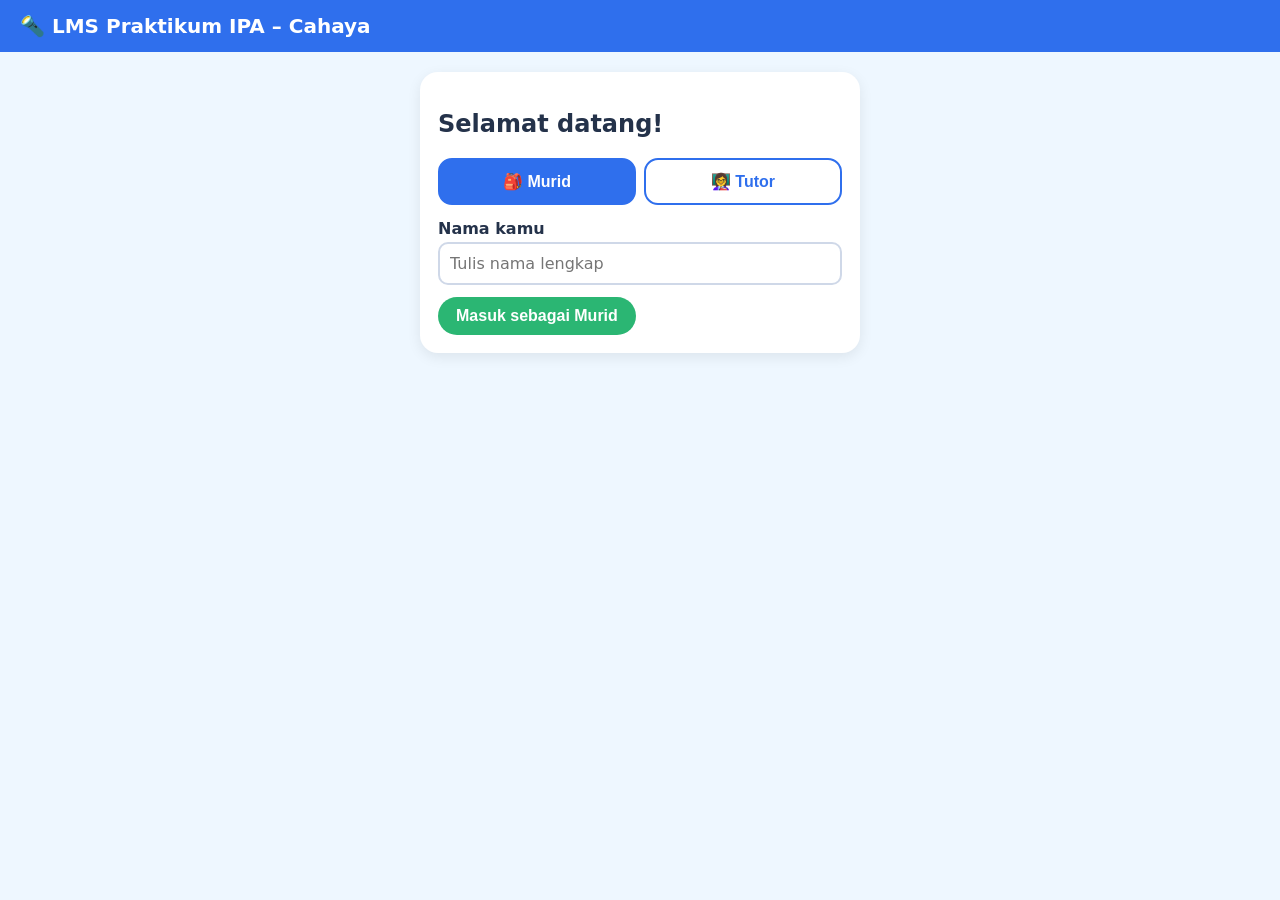
==== index.html @ 7e546ac5 "Add files via upload" ====
<!doctype html>
<html lang="id"><head><meta charset="utf-8"><meta name="viewport" content="width=device-width,initial-scale=1">
<title>Masuk – LMS Praktikum IPA</title><link rel="stylesheet" href="style.css"></head>
<body>
<header><h1>🔦 LMS Praktikum IPA – Cahaya</h1></header>
<main style="max-width:480px">
  <div class="card">
    <h2>Selamat datang!</h2>
    <div class="tabs">
      <button class="tab on" id="tS">🎒 Murid</button>
      <button class="tab" id="tT">👩‍🏫 Tutor</button>
    </div>
    <form id="fS">
      <label for="nama">Nama kamu</label>
      <input id="nama" placeholder="Tulis nama lengkap" required>
      <div class="row"><button class="btn green">Masuk sebagai Murid</button></div>
    </form>
    <form id="fT" class="hidden">
      <label for="pw">Password tutor</label>
      <input id="pw" type="password" required>
      <div class="row"><button class="btn">Masuk sebagai Tutor</button></div>
      <p id="err" class="note" style="color:#c00"></p>
    </form>
  </div>
</main>
<script src="app.js"></script>
<script>
const u = getUser();
if (u) location.href = u.role === "tutor" ? "tutor.html" : "siswa.html";
tS.onclick = () => { tS.classList.add("on"); tT.classList.remove("on"); fS.classList.remove("hidden"); fT.classList.add("hidden"); };
tT.onclick = () => { tT.classList.add("on"); tS.classList.remove("on"); fT.classList.remove("hidden"); fS.classList.add("hidden"); };
fS.onsubmit = e => { e.preventDefault(); save("lms_user", { role: "siswa", nama: nama.value.trim() }); location.href = "siswa.html"; };
fT.onsubmit = e => {
  e.preventDefault();
  if (pw.value === CONFIG.PASSWORD_TUTOR) { save("lms_user", { role: "tutor", nama: "Tutor" }); location.href = "tutor.html"; }
  else err.textContent = "Password salah.";
};
</script></body></html>
---- style.css ----
:root{--bg:#eef7ff;--p:#2f6fed;--y:#ffd23f;--g:#2bb673;--r:#ff6b6b;--card:#fff;--t:#24324a}
*{box-sizing:border-box}
body{margin:0;font-family:"Segoe UI",system-ui,sans-serif;background:var(--bg);color:var(--t)}
header{background:var(--p);color:#fff;padding:14px 20px;display:flex;justify-content:space-between;align-items:center;gap:10px;flex-wrap:wrap}
header h1{margin:0;font-size:1.25rem}
.btn{background:var(--y);color:#3a2d00;border:0;border-radius:999px;padding:10px 18px;font-weight:700;cursor:pointer;font-size:1rem;text-decoration:none;display:inline-block}
.btn.sec{background:#fff;color:var(--p);border:2px solid var(--p)}
.btn.green{background:var(--g);color:#fff}
.btn.red{background:var(--r);color:#fff}
main{max-width:1000px;margin:0 auto;padding:20px}
.grid{display:grid;grid-template-columns:repeat(auto-fill,minmax(260px,1fr));gap:18px}
.card{background:var(--card);border-radius:18px;padding:18px;box-shadow:0 4px 14px rgba(0,0,0,.08)}
.tema{text-decoration:none;color:inherit;display:block;transition:transform .15s}
.tema:hover{transform:translateY(-4px)}
.tema h3{margin:8px 0}
.ikon{font-size:2.6rem}
.bar{height:10px;background:#e3e9f3;border-radius:99px;overflow:hidden}
.bar>i{display:block;height:100%;background:var(--g)}
.tabs{display:flex;gap:8px;flex-wrap:wrap;margin:14px 0}
.tab{flex:1;min-width:150px;padding:12px;border-radius:14px;border:2px solid var(--p);background:#fff;color:var(--p);font-weight:700;cursor:pointer;font-size:1rem}
.tab.on{background:var(--p);color:#fff}
.frame{width:100%;border:0;border-radius:14px;background:#fff;aspect-ratio:16/9;min-height:300px}
.frame.lab{aspect-ratio:auto;height:700px}
.kosong{padding:40px;text-align:center;background:#fff3cd;border-radius:14px}
input,select,textarea{width:100%;padding:10px;border:2px solid #cfd8e8;border-radius:10px;font-size:1rem;font-family:inherit}
label{font-weight:600;display:block;margin:8px 0 4px}
table{width:100%;border-collapse:collapse}
th,td{padding:8px;border-bottom:1px solid #e3e9f3;text-align:left}
.hidden{display:none}
.row{display:flex;gap:10px;flex-wrap:wrap;align-items:center;margin-top:12px}
.note{font-size:.9rem;color:#5b6b88}
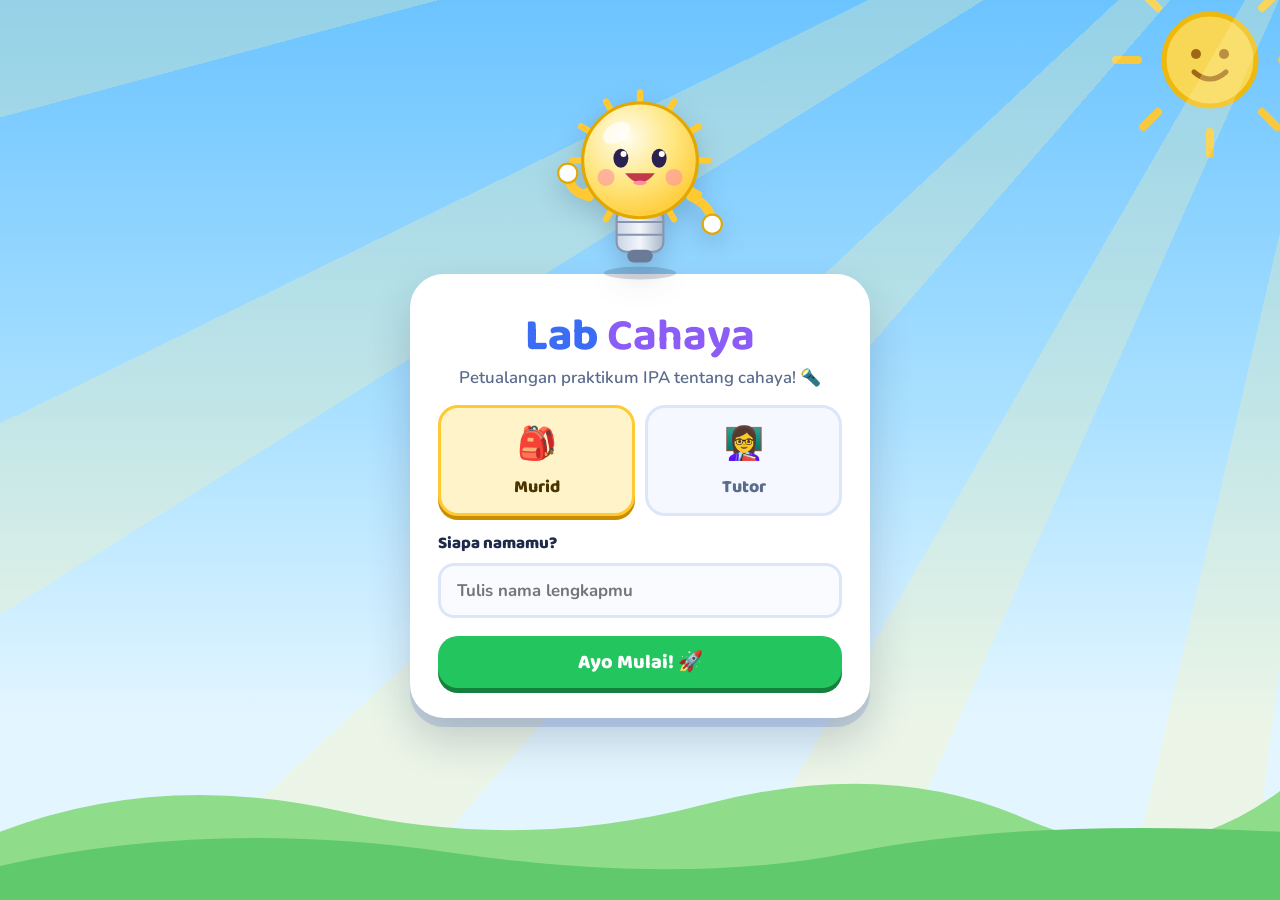
==== commit 48562912: "Add files via upload" ====
--- a/index.html
+++ b/index.html
@@ -1,30 +1,35 @@
 <!doctype html>
 <html lang="id"><head><meta charset="utf-8"><meta name="viewport" content="width=device-width,initial-scale=1">
-<title>Masuk – LMS Praktikum IPA</title><link rel="stylesheet" href="style.css"></head>
+<title>Masuk – Lab Cahaya</title><link rel="stylesheet" href="style.css"></head>
 <body>
-<header><h1>🔦 LMS Praktikum IPA – Cahaya</h1></header>
-<main style="max-width:480px">
-  <div class="card">
-    <h2>Selamat datang!</h2>
-    <div class="tabs">
-      <button class="tab on" id="tS">🎒 Murid</button>
-      <button class="tab" id="tT">👩‍🏫 Tutor</button>
+<div class="login"><div class="lbox">
+  <div id="mas"></div>
+  <div class="lcard">
+    <h1 class="brandname" id="bn"></h1>
+    <p class="tag">Petualangan praktikum IPA tentang cahaya! 🔦</p>
+    <div class="roles">
+      <button type="button" class="role on" id="tS"><span>🎒</span>Murid</button>
+      <button type="button" class="role" id="tT"><span>👩‍🏫</span>Tutor</button>
     </div>
     <form id="fS">
-      <label for="nama">Nama kamu</label>
-      <input id="nama" placeholder="Tulis nama lengkap" required>
-      <div class="row"><button class="btn green">Masuk sebagai Murid</button></div>
+      <label for="nama">Siapa namamu?</label>
+      <input id="nama" placeholder="Tulis nama lengkapmu" required autocomplete="name">
+      <div class="row"><button class="btn green big block wiggle">Ayo Mulai! 🚀</button></div>
     </form>
     <form id="fT" class="hidden">
-      <label for="pw">Password tutor</label>
+      <label for="pw">Kata sandi tutor</label>
       <input id="pw" type="password" required>
-      <div class="row"><button class="btn">Masuk sebagai Tutor</button></div>
-      <p id="err" class="note" style="color:#c00"></p>
+      <p id="err" class="err"></p>
+      <div class="row" style="margin-top:6px"><button class="btn big block">Masuk sebagai Tutor</button></div>
     </form>
   </div>
-</main>
-<script src="app.js"></script>
+</div></div>
+<script src="app.js"></script><script src="deco.js"></script>
 <script>
+DECO.scenery();
+mas.innerHTML = DECO.mascot();
+/* huruf melompat bergantian */
+let i = 0; bn.innerHTML = [..."Lab "].map(c => `<span style="--i:${i++}">${c === " " ? "&nbsp;" : c}</span>`).join("") + "<b>" + [..."Cahaya"].map(c => `<span style="--i:${i++}">${c}</span>`).join("") + "</b>";
 const u = getUser();
 if (u) location.href = u.role === "tutor" ? "tutor.html" : "siswa.html";
 tS.onclick = () => { tS.classList.add("on"); tT.classList.remove("on"); fS.classList.remove("hidden"); fT.classList.add("hidden"); };
@@ -33,6 +38,6 @@
 fT.onsubmit = e => {
   e.preventDefault();
   if (pw.value === CONFIG.PASSWORD_TUTOR) { save("lms_user", { role: "tutor", nama: "Tutor" }); location.href = "tutor.html"; }
-  else err.textContent = "Password salah.";
+  else err.textContent = "Kata sandi salah, coba lagi ya.";
 };
 </script></body></html>
--- a/style.css
+++ b/style.css
@@ -1,31 +1,195 @@
-:root{--bg:#eef7ff;--p:#2f6fed;--y:#ffd23f;--g:#2bb673;--r:#ff6b6b;--card:#fff;--t:#24324a}
+@import url('https://fonts.googleapis.com/css2?family=Baloo+2:wght@600;700;800&family=Nunito:wght@500;700;800&display=swap');
+:root{--ink:#1e2a4a;--mute:#5b6b8c;--blue:#3b6cf6;--blue-d:#2548b8;--purple:#8b5cf6;--green:#22c55e;--green-d:#15803d;--yellow:#ffc933;--yellow-d:#c98f00;--red:#ff5d73;--red-d:#c43049;--card:#fff;--line:#dbe6fb;
+ --head:'Baloo 2','Trebuchet MS','Comic Sans MS',system-ui,sans-serif;--body:'Nunito','Segoe UI',system-ui,sans-serif}
 *{box-sizing:border-box}
-body{margin:0;font-family:"Segoe UI",system-ui,sans-serif;background:var(--bg);color:var(--t)}
-header{background:var(--p);color:#fff;padding:14px 20px;display:flex;justify-content:space-between;align-items:center;gap:10px;flex-wrap:wrap}
-header h1{margin:0;font-size:1.25rem}
-.btn{background:var(--y);color:#3a2d00;border:0;border-radius:999px;padding:10px 18px;font-weight:700;cursor:pointer;font-size:1rem;text-decoration:none;display:inline-block}
-.btn.sec{background:#fff;color:var(--p);border:2px solid var(--p)}
-.btn.green{background:var(--g);color:#fff}
-.btn.red{background:var(--r);color:#fff}
-main{max-width:1000px;margin:0 auto;padding:20px}
-.grid{display:grid;grid-template-columns:repeat(auto-fill,minmax(260px,1fr));gap:18px}
-.card{background:var(--card);border-radius:18px;padding:18px;box-shadow:0 4px 14px rgba(0,0,0,.08)}
-.tema{text-decoration:none;color:inherit;display:block;transition:transform .15s}
-.tema:hover{transform:translateY(-4px)}
-.tema h3{margin:8px 0}
-.ikon{font-size:2.6rem}
-.bar{height:10px;background:#e3e9f3;border-radius:99px;overflow:hidden}
-.bar>i{display:block;height:100%;background:var(--g)}
-.tabs{display:flex;gap:8px;flex-wrap:wrap;margin:14px 0}
-.tab{flex:1;min-width:150px;padding:12px;border-radius:14px;border:2px solid var(--p);background:#fff;color:var(--p);font-weight:700;cursor:pointer;font-size:1rem}
-.tab.on{background:var(--p);color:#fff}
-.frame{width:100%;border:0;border-radius:14px;background:#fff;aspect-ratio:16/9;min-height:300px}
-.frame.lab{aspect-ratio:auto;height:700px}
-.kosong{padding:40px;text-align:center;background:#fff3cd;border-radius:14px}
-input,select,textarea{width:100%;padding:10px;border:2px solid #cfd8e8;border-radius:10px;font-size:1rem;font-family:inherit}
-label{font-weight:600;display:block;margin:8px 0 4px}
-table{width:100%;border-collapse:collapse}
-th,td{padding:8px;border-bottom:1px solid #e3e9f3;text-align:left}
-.hidden{display:none}
-.row{display:flex;gap:10px;flex-wrap:wrap;align-items:center;margin-top:12px}
-.note{font-size:.9rem;color:#5b6b88}
+html{scroll-behavior:smooth}
+body{margin:0;font-family:var(--body);font-weight:600;color:var(--ink);min-height:100vh;background:linear-gradient(180deg,#6cc4ff 0%,#a9e0ff 45%,#e3f6ff 80%);background-attachment:fixed;overflow-x:hidden;position:relative}
+h1,h2,h3{font-family:var(--head);font-weight:800;margin:0;line-height:1.1}
+a{color:inherit}
+.hidden{display:none!important}
+
+/* ---------- latar ---------- */
+.scenery{position:fixed;inset:0;z-index:0;pointer-events:none;overflow:hidden}
+.sunbox{position:absolute;top:-40px;right:-30px;opacity:.95}
+.cl{position:absolute;opacity:.95;animation:drift linear infinite}
+.cl.c1{top:12%;left:-200px;animation-duration:70s}
+.cl.c2{top:30%;left:-200px;animation-duration:95s;animation-delay:-40s}
+.cl.c3{top:6%;left:-260px;animation-duration:120s;animation-delay:-80s;opacity:.8}
+@keyframes drift{to{transform:translateX(calc(100vw + 460px))}}
+.beams{position:absolute;inset:-20%;background:repeating-conic-gradient(from 0deg at 92% -6%,rgba(255,244,170,.28) 0 6deg,transparent 6deg 17deg);animation:sway 14s ease-in-out infinite alternate;transform-origin:92% 0}
+@keyframes sway{from{transform:rotate(-5deg)}to{transform:rotate(6deg)}}
+.fl{position:absolute;bottom:-60px;animation:floatup linear infinite;opacity:0}
+@keyframes floatup{0%{transform:translateY(0) rotate(0);opacity:0}10%{opacity:.8}90%{opacity:.8}100%{transform:translateY(-110vh) rotate(40deg);opacity:0}}
+.hills{position:absolute;left:0;right:0;bottom:0;width:100%;height:150px}
+header.appbar,main,footer.foot{position:relative;z-index:2}
+
+/* ---------- tombol ---------- */
+.btn{font-family:var(--head);font-weight:800;font-size:1.05rem;border:0;border-radius:16px;padding:11px 22px;cursor:pointer;color:#fff;background:var(--blue);box-shadow:0 5px 0 var(--blue-d);text-decoration:none;display:inline-flex;align-items:center;gap:8px;justify-content:center;transition:transform .12s,box-shadow .12s,filter .12s;line-height:1.1}
+.btn:hover{filter:brightness(1.07);transform:translateY(-2px);box-shadow:0 7px 0 var(--blue-d)}
+.btn:active{transform:translateY(4px);box-shadow:0 1px 0 var(--blue-d)}
+.btn.green{background:var(--green);box-shadow:0 5px 0 var(--green-d)}.btn.green:hover{box-shadow:0 7px 0 var(--green-d)}.btn.green:active{box-shadow:0 1px 0 var(--green-d)}
+.btn.yellow{background:var(--yellow);color:#4a3500;box-shadow:0 5px 0 var(--yellow-d)}.btn.yellow:hover{box-shadow:0 7px 0 var(--yellow-d)}.btn.yellow:active{box-shadow:0 1px 0 var(--yellow-d)}
+.btn.red{background:var(--red);box-shadow:0 5px 0 var(--red-d)}
+.btn.sec{background:#fff;color:var(--blue);box-shadow:0 5px 0 #b9c9f5;border:2px solid #cddbfb}
+.btn.big{font-size:1.25rem;padding:15px 30px;border-radius:20px}
+.btn.block{width:100%}
+.btn[disabled]{filter:grayscale(.6);opacity:.65;cursor:default;transform:none}
+.wiggle{animation:wiggle 2.6s ease-in-out infinite}
+@keyframes wiggle{0%,86%,100%{transform:rotate(0)}90%{transform:rotate(-3deg)}94%{transform:rotate(3deg)}98%{transform:rotate(-2deg)}}
+
+/* ---------- bilah atas ---------- */
+header.appbar{display:flex;justify-content:space-between;align-items:center;gap:12px;flex-wrap:wrap;max-width:1120px;margin:14px auto 0;padding:8px 14px;background:rgba(255,255,255,.88);backdrop-filter:blur(8px);border-radius:24px;box-shadow:0 6px 0 rgba(37,72,184,.12),0 10px 28px rgba(30,42,74,.12);border:2px solid #fff;width:calc(100% - 28px)}
+.logo{display:flex;align-items:center;gap:8px;font-family:var(--head);font-weight:800;font-size:1.45rem;color:var(--blue);text-decoration:none}
+.logo .mascot{width:42px;height:auto}
+.logo b{color:var(--purple)}
+.user{display:flex;align-items:center;gap:10px}
+.ava{width:40px;height:40px;border-radius:50%;display:grid;place-items:center;font-family:var(--head);font-size:1.25rem;font-weight:800;color:#fff;background:linear-gradient(135deg,var(--purple),var(--blue));border:3px solid #fff;box-shadow:0 2px 8px rgba(0,0,0,.2)}
+.uname{font-family:var(--head);font-weight:700;font-size:1.05rem}
+main{max-width:1120px;margin:0 auto;padding:22px 14px 90px}
+
+/* ---------- mascot ---------- */
+.mascot{display:block;overflow:visible}
+.m-rays{transform-origin:80px 70px;animation:spin 18s linear infinite}
+.m-body{animation:bob 2.6s ease-in-out infinite;transform-origin:80px 170px}
+.m-eyes{transform-origin:80px 68px;animation:blink 4.2s infinite}
+.m-armL{transform-origin:32px 104px;animation:wave 1.4s ease-in-out infinite}
+.m-armR{transform-origin:128px 104px;animation:wave2 2.8s ease-in-out infinite}
+.m-shadow{animation:shadow 2.6s ease-in-out infinite;transform-origin:80px 176px}
+@keyframes spin{to{transform:rotate(360deg)}}
+@keyframes bob{0%,100%{transform:translateY(0) scale(1,1)}50%{transform:translateY(-8px) scale(1.01,.99)}}
+@keyframes blink{0%,92%,100%{transform:scaleY(1)}95%{transform:scaleY(.08)}}
+@keyframes wave{0%,100%{transform:rotate(0)}50%{transform:rotate(-22deg)}}
+@keyframes wave2{0%,100%{transform:rotate(0)}50%{transform:rotate(8deg)}}
+@keyframes shadow{0%,100%{transform:scaleX(1);opacity:1}50%{transform:scaleX(.8);opacity:.6}}
+
+/* ---------- gerak ilustrasi ---------- */
+.a-spin{animation:spin 16s linear infinite}
+.a-beam{animation:beam 1.8s ease-in-out infinite}
+.a-glow{animation:beam 1.6s ease-in-out infinite;transform-box:fill-box;transform-origin:center}
+@keyframes beam{0%,100%{opacity:1}50%{opacity:.55}}
+.a-flow{animation:flow 1s linear infinite}
+@keyframes flow{to{stroke-dashoffset:-26}}
+.a-twinkle{animation:twinkle 2s ease-in-out infinite;transform-box:fill-box;transform-origin:center}
+@keyframes twinkle{0%,100%{opacity:0;transform:scale(.4) rotate(0)}50%{opacity:1;transform:scale(1.2) rotate(30deg)}}
+.a-wave{animation:waveX 2.2s ease-in-out infinite alternate}
+@keyframes waveX{from{transform:translateX(-10px)}to{transform:translateX(6px)}}
+.a-sway{animation:sway2 3.4s ease-in-out infinite alternate}
+@keyframes sway2{from{transform:rotate(-3deg)}to{transform:rotate(3deg)}}
+.a-bub{animation:bub 3s ease-in infinite}.a-bub.b2{animation-delay:1s}.a-bub.b3{animation-delay:2s}
+@keyframes bub{0%{transform:translateY(10px);opacity:0}20%{opacity:.9}100%{transform:translateY(-52px);opacity:0}}
+.rb line{animation:rbow 2.4s ease-in-out infinite;animation-delay:var(--d)}
+@keyframes rbow{0%,100%{opacity:1}50%{opacity:.45}}
+
+/* ---------- sapaan murid ---------- */
+.hello{display:flex;gap:22px;align-items:center;margin:8px 0 26px;flex-wrap:wrap}
+.hello .mascot{width:150px;flex:none;filter:drop-shadow(0 8px 10px rgba(30,42,74,.18))}
+.bubble{position:relative;flex:1;min-width:260px;background:#fff;border-radius:28px;padding:20px 24px;box-shadow:0 6px 0 rgba(37,72,184,.12),0 14px 30px rgba(30,42,74,.12);border:3px solid #fff}
+.bubble:before{content:"";position:absolute;left:-18px;top:46px;border:14px solid transparent;border-right-color:#fff;border-left:0}
+.bubble h1{font-size:clamp(1.7rem,4.2vw,2.5rem);color:var(--blue)}
+.bubble h1 em{font-style:normal;color:var(--purple)}
+.bubble p{margin:6px 0 12px;color:var(--mute);font-size:1.08rem}
+.stat3{display:flex;gap:10px;flex-wrap:wrap}
+.pillstat{display:inline-flex;align-items:center;gap:8px;background:#f1f6ff;border:2px solid var(--line);border-radius:999px;padding:6px 14px;font-family:var(--head);font-weight:800;font-size:1.05rem}
+.pillstat b{color:var(--blue);font-size:1.25rem}
+.sech{display:inline-block;font-size:clamp(1.4rem,3vw,1.9rem);color:#fff;background:var(--blue);padding:6px 22px;border-radius:18px;box-shadow:0 5px 0 var(--blue-d);margin:0 0 10px}
+.sec-sub{color:#12306e;margin:0 0 18px;font-size:1.08rem;text-shadow:0 1px 0 rgba(255,255,255,.7)}
+
+/* ---------- kartu tema ---------- */
+.cards{display:grid;grid-template-columns:repeat(auto-fill,minmax(300px,1fr));gap:24px}
+.tcard{text-decoration:none;color:var(--ink);position:relative;background:#fff;border-radius:30px;overflow:hidden;box-shadow:0 8px 0 rgba(37,72,184,.14),0 18px 36px rgba(30,42,74,.16);border:4px solid #fff;display:flex;flex-direction:column;opacity:0;animation:rise .6s cubic-bezier(.2,1.2,.4,1) forwards;transition:transform .2s}
+.tcard:hover{transform:translateY(-8px) rotate(-.6deg)}
+.tcard:nth-child(2n):hover{transform:translateY(-8px) rotate(.6deg)}
+@keyframes rise{from{opacity:0;transform:translateY(40px) scale(.94)}to{opacity:1;transform:none}}
+.tart{position:relative;aspect-ratio:320/190;overflow:hidden}
+.tart svg{display:block;width:100%;height:100%}
+.ipa{position:absolute;left:12px;top:12px;background:var(--purple);color:#fff;font-family:var(--head);font-weight:800;border-radius:999px;padding:3px 14px;font-size:.95rem;box-shadow:0 3px 0 #5b36c4}
+.num{position:absolute;right:12px;top:10px;width:38px;height:38px;border-radius:50%;background:var(--yellow);color:#4a3500;font-family:var(--head);font-weight:800;font-size:1.3rem;display:grid;place-items:center;box-shadow:0 3px 0 var(--yellow-d)}
+.tbody{padding:16px 20px 20px;text-align:center;display:flex;flex-direction:column;gap:8px;flex:1}
+.tbody small{color:var(--mute);font-weight:800;font-size:.95rem}
+.tbody h3{font-size:1.45rem}
+.dots{display:flex;justify-content:center;gap:8px;margin:2px 0}
+.dot{display:flex;flex-direction:column;align-items:center;gap:2px;font-size:.78rem;color:var(--mute);font-weight:800}
+.dot i{font-style:normal;width:38px;height:38px;border-radius:50%;display:grid;place-items:center;font-size:1.2rem;background:#eef3ff;border:3px dashed #b7c7ee;filter:grayscale(1);opacity:.7}
+.dot.ok i{background:#d9f9e3;border:3px solid var(--green);filter:none;opacity:1;animation:pop .6s cubic-bezier(.2,1.6,.4,1)}
+@keyframes pop{from{transform:scale(0)}to{transform:scale(1)}}
+.pbar{height:14px;border-radius:99px;background:#e6edfb;overflow:hidden;margin-top:4px}
+.pbar i{display:block;height:100%;border-radius:99px;background:repeating-linear-gradient(115deg,rgba(255,255,255,.35) 0 8px,transparent 8px 16px),linear-gradient(90deg,#34d399,#22c55e);background-size:32px 100%,100% 100%;animation:stripes 1s linear infinite;transition:width 1s}
+@keyframes stripes{to{background-position:32px 0,0 0}}
+.tbody .btn{margin-top:auto}
+.tcard.done:after{content:"⭐ Selesai!";position:absolute;right:-34px;top:22px;transform:rotate(38deg);background:var(--green);color:#fff;font-family:var(--head);font-weight:800;padding:3px 40px;box-shadow:0 3px 8px rgba(0,0,0,.2);font-size:.85rem}
+
+/* ---------- halaman tema ---------- */
+.ttl{display:flex;gap:16px;align-items:center;margin:4px 0 18px;flex-wrap:wrap}
+.ttl .tart{width:150px;border-radius:22px;border:4px solid #fff;box-shadow:0 5px 0 rgba(37,72,184,.18);flex:none}
+.ttl h1{color:#1c3f87;text-shadow:0 3px 0 #fff,0 0 12px rgba(255,255,255,.8);font-size:clamp(1.6rem,4vw,2.4rem)}
+.ttl small{display:block;font-family:var(--head);font-weight:800;font-size:1.05rem;color:#1c3f87}
+.stepper{display:flex;gap:10px;align-items:stretch;margin-bottom:18px;flex-wrap:wrap}
+.stp{flex:1;min-width:150px;display:flex;align-items:center;gap:10px;background:#fff;border:3px solid #fff;border-radius:20px;padding:10px 14px;cursor:pointer;font-family:var(--head);font-weight:800;font-size:1.05rem;color:var(--mute);box-shadow:0 5px 0 rgba(37,72,184,.14);transition:transform .15s}
+.stp:hover{transform:translateY(-3px)}
+.stp .sn{width:38px;height:38px;border-radius:50%;display:grid;place-items:center;background:#e6edfb;color:var(--blue);font-size:1.2rem;flex:none;position:relative}
+.stp.on{background:var(--yellow);color:#3a2900;box-shadow:0 5px 0 var(--yellow-d)}
+.stp.on .sn{background:#fff;color:#c98f00;animation:bob2 1.6s ease-in-out infinite}
+.stp.ok .sn{background:var(--green);color:#fff}
+.stp.ok .sn:after{content:"✓"}
+.stp.ok .sn span{display:none}
+@keyframes bob2{0%,100%{transform:scale(1)}50%{transform:scale(1.14)}}
+.panel{background:#fff;border-radius:30px;border:4px solid #fff;box-shadow:0 8px 0 rgba(37,72,184,.14),0 18px 36px rgba(30,42,74,.14);padding:20px;animation:rise .45s cubic-bezier(.2,1.2,.4,1) both;opacity:1}
+.panel h3{font-size:1.5rem;color:var(--blue)}
+.panel .lead{margin:4px 0 14px;color:var(--mute);font-size:1.08rem}
+.tv{background:#1e2a4a;border-radius:24px;padding:12px 12px 22px;position:relative;box-shadow:0 6px 0 #11182e}
+.tv:after{content:"";position:absolute;left:50%;bottom:7px;width:60px;height:5px;margin-left:-30px;border-radius:9px;background:#445581}
+.frame{width:100%;border:0;border-radius:14px;background:#000;aspect-ratio:16/9;min-height:260px;display:block}
+.monitor{background:#1e2a4a;border-radius:24px;padding:0 0 10px;box-shadow:0 6px 0 #11182e;overflow:hidden}
+.monbar{display:flex;align-items:center;gap:7px;padding:10px 16px;color:#cfe0ff;font-family:var(--head);font-weight:700}
+.monbar i{width:12px;height:12px;border-radius:50%;background:#ff5d73}.monbar i:nth-child(2){background:#ffc933}.monbar i:nth-child(3){background:#22c55e}
+.monbar span{margin-left:8px}
+.frame.lab{aspect-ratio:auto;height:700px;border-radius:0 0 14px 14px;background:#0b1530}
+.kosong{padding:28px 20px;text-align:center;background:linear-gradient(135deg,#fff7d6,#ffeaa8);border-radius:22px;border:3px dashed #f0b400;display:flex;flex-direction:column;align-items:center;gap:6px}
+.kosong .mascot{width:110px}.kosong b{font-family:var(--head);font-size:1.3rem}
+.hint{font-size:.95rem;color:var(--mute);margin:10px 4px 0}
+.row{display:flex;gap:12px;flex-wrap:wrap;align-items:center;margin-top:18px}
+.fab{position:fixed;top:50%;z-index:30;width:58px;height:58px;border-radius:18px;border:0;font-size:1.9rem;font-weight:800;color:#fff;cursor:pointer;display:grid;place-items:center;transform:translateY(-50%);transition:transform .15s,opacity .2s}
+.fab.prev{left:12px;background:var(--yellow);color:#4a3500;box-shadow:0 5px 0 var(--yellow-d)}
+.fab.next{right:12px;background:var(--green);box-shadow:0 5px 0 var(--green-d)}
+.fab:hover{transform:translateY(-50%) scale(1.1)}
+.fab[disabled]{opacity:0;pointer-events:none}
+.fab.next:not([disabled]){animation:nudge 1.6s ease-in-out infinite}
+@keyframes nudge{0%,100%{transform:translateY(-50%) translateX(0)}50%{transform:translateY(-50%) translateX(6px)}}
+
+/* ---------- login ---------- */
+.login{min-height:100vh;display:grid;place-items:center;padding:24px 14px 120px;position:relative;z-index:2}
+.lbox{width:min(460px,100%);text-align:center}
+.lbox .mascot{width:170px;margin:0 auto -14px;position:relative;z-index:2;filter:drop-shadow(0 10px 12px rgba(30,42,74,.2))}
+.lcard{background:#fff;border-radius:34px;border:4px solid #fff;box-shadow:0 9px 0 rgba(37,72,184,.16),0 22px 44px rgba(30,42,74,.2);padding:34px 24px 26px;text-align:left}
+.brandname{text-align:center;font-size:clamp(2rem,7vw,2.8rem);color:var(--blue)}
+.brandname b{color:var(--purple)}
+.brandname span{display:inline-block;animation:letter 2.4s ease-in-out infinite;animation-delay:calc(var(--i)*.1s)}
+@keyframes letter{0%,60%,100%{transform:translateY(0)}30%{transform:translateY(-9px)}}
+.tag{text-align:center;color:var(--mute);margin:4px 0 16px;font-size:1.05rem}
+.roles{display:grid;grid-template-columns:1fr 1fr;gap:10px;margin-bottom:14px}
+.role{border:3px solid var(--line);background:#f5f8ff;border-radius:20px;padding:12px 8px;cursor:pointer;font-family:var(--head);font-weight:800;font-size:1.1rem;color:var(--mute);display:flex;flex-direction:column;align-items:center;gap:2px;transition:transform .15s}
+.role span{font-size:2rem}
+.role:hover{transform:translateY(-3px)}
+.role.on{background:#fff4c9;border-color:var(--yellow);color:#4a3500;box-shadow:0 4px 0 var(--yellow-d)}
+label{font-family:var(--head);font-weight:800;font-size:1.05rem;display:block;margin:8px 0 6px}
+input,select,textarea{width:100%;padding:13px 16px;border:3px solid var(--line);border-radius:16px;font-size:1.05rem;font-family:var(--body);font-weight:700;color:var(--ink);background:#f9fbff;outline:0;transition:border-color .15s,box-shadow .15s}
+input:focus,textarea:focus{border-color:var(--blue);box-shadow:0 0 0 4px rgba(59,108,246,.18)}
+.err{color:var(--red-d);font-weight:800;margin:8px 0 0;min-height:1.2em}
+.note{font-size:.95rem;color:var(--mute)}
+
+/* ---------- konfeti & sorakan ---------- */
+.confetti{position:fixed;z-index:999;width:10px;height:16px;border-radius:3px;pointer-events:none;animation:conf 1.8s cubic-bezier(.2,.7,.3,1) forwards}
+@keyframes conf{0%{transform:translate(0,0) rotate(0);opacity:1}100%{transform:translate(var(--dx),calc(var(--dy) + 340px)) rotate(var(--r));opacity:0}}
+.cheer{position:fixed;left:14px;bottom:14px;z-index:998;display:flex;align-items:flex-end;gap:6px;animation:cin .5s cubic-bezier(.2,1.5,.4,1) both}
+.cheer.out{animation:cout .5s ease-in forwards}
+.cheer .mascot{width:90px}
+.say{background:#fff;border-radius:20px;padding:10px 16px;font-family:var(--head);font-weight:800;font-size:1.15rem;color:var(--blue);box-shadow:0 5px 0 rgba(37,72,184,.18),0 10px 22px rgba(0,0,0,.18);margin-bottom:40px;max-width:230px}
+@keyframes cin{from{transform:translateY(120px) scale(.6);opacity:0}to{transform:none;opacity:1}}
+@keyframes cout{to{transform:translateY(120px);opacity:0}}
+
+@media(max-width:700px){
+ .fab{width:46px;height:46px;font-size:1.5rem;top:auto;bottom:16px;transform:none}.fab:hover{transform:scale(1.1)}.fab.next:not([disabled]){animation:none}
+ .hello{justify-content:center;text-align:center}.hello .mascot{width:110px}.bubble:before{display:none}.stat3{justify-content:center}
+ .ttl .tart{width:110px}.uname{display:none}
+}
+@media(prefers-reduced-motion:reduce){*,*:before,*:after{animation:none!important;transition:none!important}.tcard{opacity:1}}
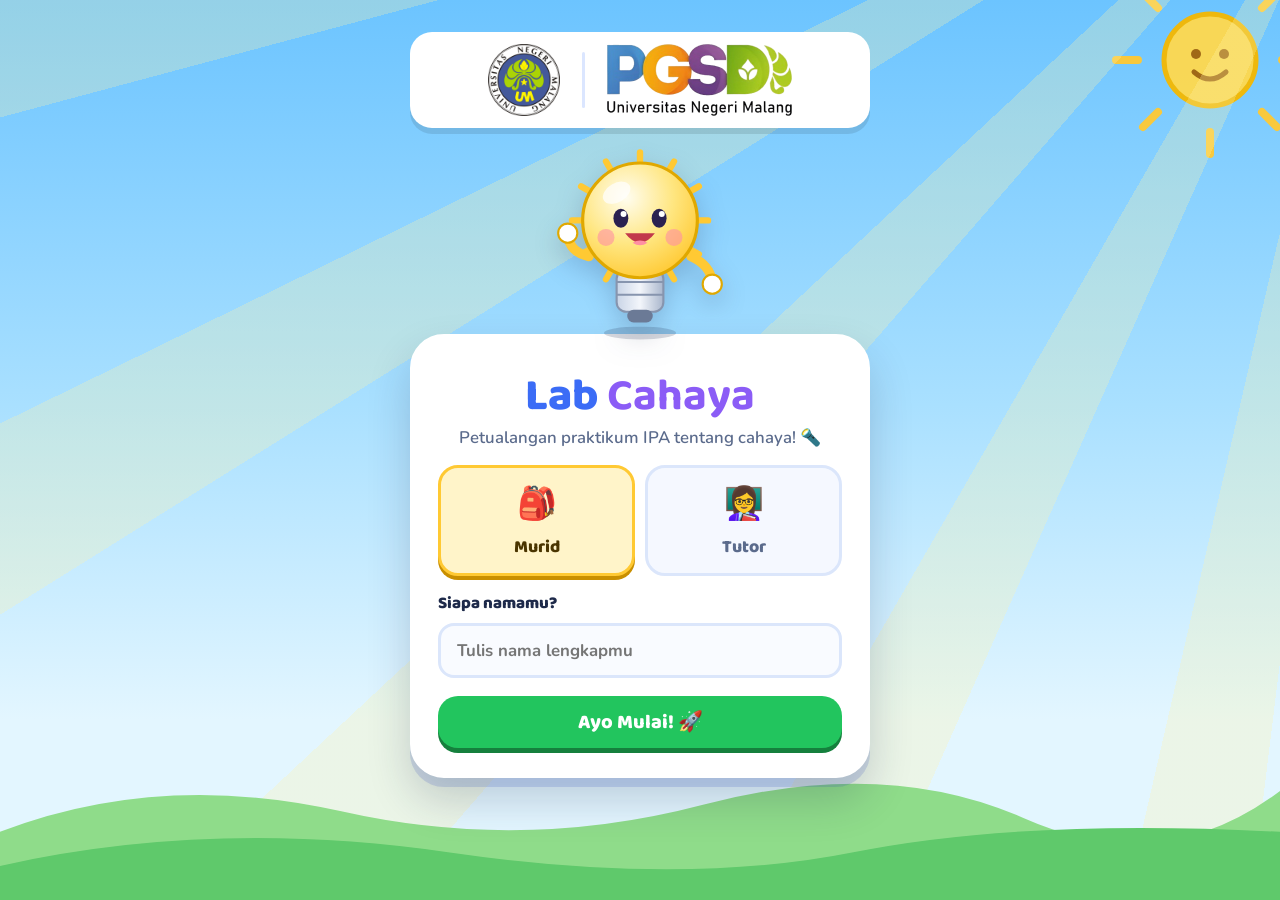
==== commit e690e19d: "Add files via upload" ====
--- a/index.html
+++ b/index.html
@@ -3,6 +3,7 @@
 <title>Masuk – Lab Cahaya</title><link rel="stylesheet" href="style.css"></head>
 <body>
 <div class="login"><div class="lbox">
+  <div class="idbar"><img id="logoUM" alt="Logo Universitas Negeri Malang"><span class="sep"></span><img id="logoPG" alt="Logo PGSD Universitas Negeri Malang"></div>
   <div id="mas"></div>
   <div class="lcard">
     <h1 class="brandname" id="bn"></h1>
@@ -24,9 +25,10 @@
     </form>
   </div>
 </div></div>
-<script src="app.js"></script><script src="deco.js"></script>
+<script src="app.js"></script><script src="deco.js"></script><script src="logo.js"></script>
 <script>
 DECO.scenery();
+logoUM.src = LOGO_UM; logoPG.src = LOGO_PGSD;
 mas.innerHTML = DECO.mascot();
 /* huruf melompat bergantian */
 let i = 0; bn.innerHTML = [..."Lab "].map(c => `<span style="--i:${i++}">${c === " " ? "&nbsp;" : c}</span>`).join("") + "<b>" + [..."Cahaya"].map(c => `<span style="--i:${i++}">${c}</span>`).join("") + "</b>";
--- a/style.css
+++ b/style.css
@@ -193,3 +193,27 @@
  .ttl .tart{width:110px}.uname{display:none}
 }
 @media(prefers-reduced-motion:reduce){*,*:before,*:after{animation:none!important;transition:none!important}.tcard{opacity:1}}
+
+.slideimg{background:#fff;border-radius:22px;padding:10px;box-shadow:0 6px 0 rgba(0,0,0,.12);text-align:center}
+.slideimg img{display:block;width:100%;max-width:920px;height:auto;margin:0 auto;border-radius:16px}
+
+.pemantik{margin-top:16px;text-align:left}
+.pq{display:block;font-weight:800;margin:14px 0 6px;color:#1e2a4a}
+.pemantik textarea{width:100%;min-height:84px;border:3px solid #cfe0ff;border-radius:14px;padding:12px;font:inherit;font-size:1rem;resize:vertical;background:#fff;color:#1e2a4a}
+.pemantik textarea:focus{outline:none;border-color:#4a7bff}
+.pemantik .row{margin-top:12px}
+.pemantik .callout{margin-top:12px;border-radius:14px;padding:12px 14px;line-height:1.5;color:#1e2a4a}
+.pemantik .callout.ok{background:#dcf7e3;border:2px solid #22c55e}
+.pemantik .callout.warn{background:#fff3cc;border:2px solid #f0b400}
+.pemantik .callout.no{background:#ffe6e6;border:2px solid #ff7b7b}
+.pemantik .callout.info{background:#e5efff;border:2px solid #4a7bff}
+.pemantik .small{font-size:.85rem;opacity:.8}
+.spin{display:inline-block;width:14px;height:14px;border:3px solid #4a7bff;border-top-color:transparent;border-radius:50%;animation:sp .8s linear infinite;vertical-align:-2px}
+@keyframes sp{to{transform:rotate(360deg)}}
+.btn.gold{background:#ffc933;color:#3a2800;box-shadow:0 5px 0 #c99700}
+.idbar{display:flex;align-items:center;justify-content:center;gap:22px;flex-wrap:wrap;background:#fff;border-radius:22px;padding:12px 24px;margin:6px auto 18px;box-shadow:0 6px 0 rgba(0,0,0,.1);max-width:640px}
+.idbar img{height:72px;width:auto;display:block}
+.idbar .sep{width:3px;height:56px;background:#dbe6ff;border-radius:3px}
+.materi{background:#fff;border-radius:26px;padding:18px 20px 22px;margin:8px 0 26px;box-shadow:0 6px 0 rgba(0,0,0,.1)}
+.materi h2{margin:0 0 4px;font-family:var(--head)}
+.materi .sub{margin:0 0 12px;color:#4b5b85}
